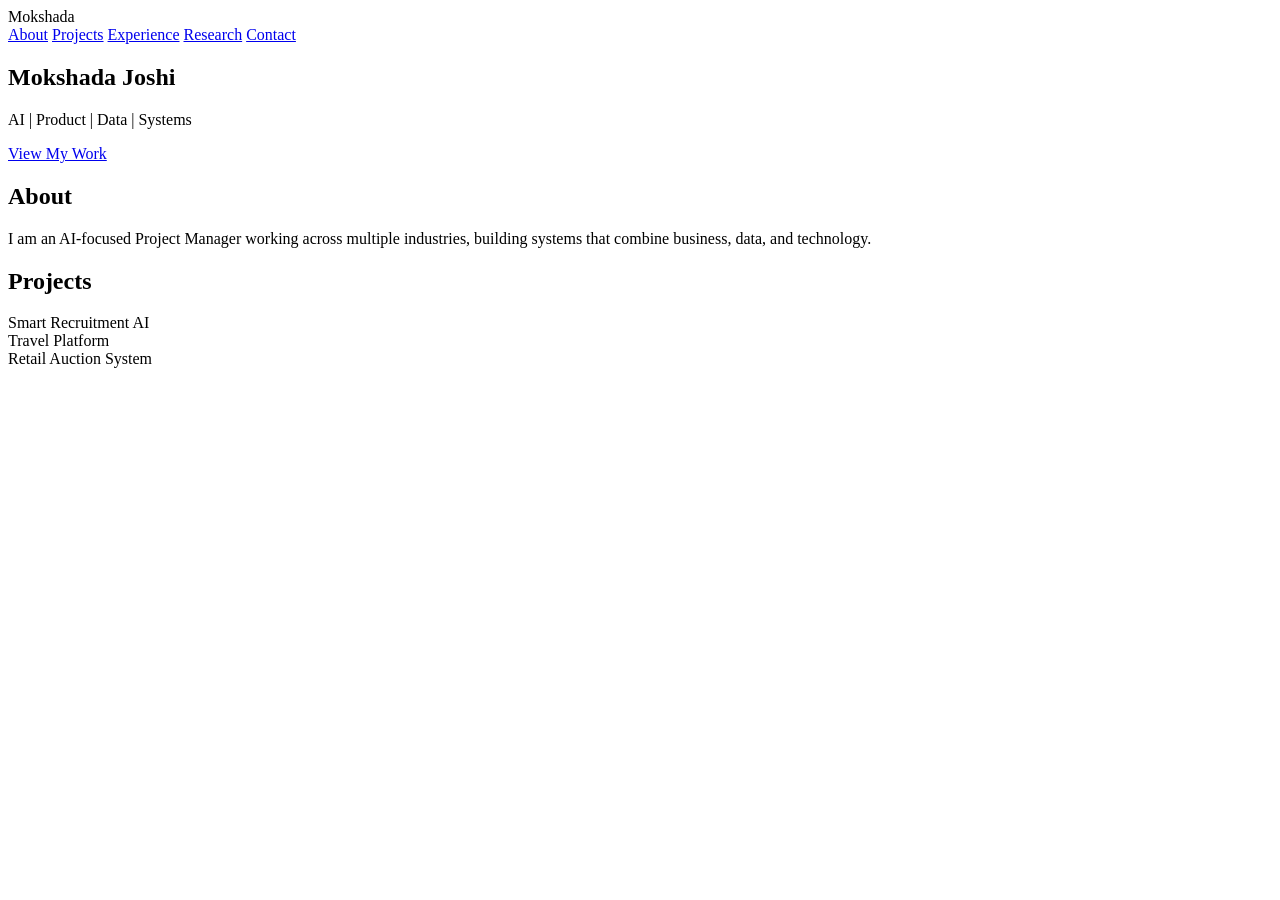
==== index.html @ caeaea81 "Add initial HTML structure for portfolio site" ====
<!DOCTYPE html>
<html>
<head>
  <title>Mokshada Joshi | Portfolio</title>
  <link rel="stylesheet" href="css/style.css">
</head>

<body>

<nav>
  <div>Mokshada</div>
  <div>
    <a href="about.html">About</a>
    <a href="projects.html">Projects</a>
    <a href="experience.html">Experience</a>
    <a href="research.html">Research</a>
    <a href="contact.html">Contact</a>
  </div>
</nav>

<section class="hero">
  <div>
    <h1>Mokshada Joshi</h1>
    <p>AI | Product | Data | Systems</p>
    <a href="projects.html" class="btn">View My Work</a>
  </div>
</section>

<section class="section fade-in">
  <h2>About</h2>
  <p>
    I am an AI-focused Project Manager working across multiple industries,
    building systems that combine business, data, and technology.
  </p>
</section>

<section class="section fade-in">
  <h2>Projects</h2>
  <div class="grid">
    <div class="card">Smart Recruitment AI</div>
    <div class="card">Travel Platform</div>
    <div class="card">Retail Auction System</div>
  </div>
</section>

<script src="js/script.js"></script>

</body>
</html>
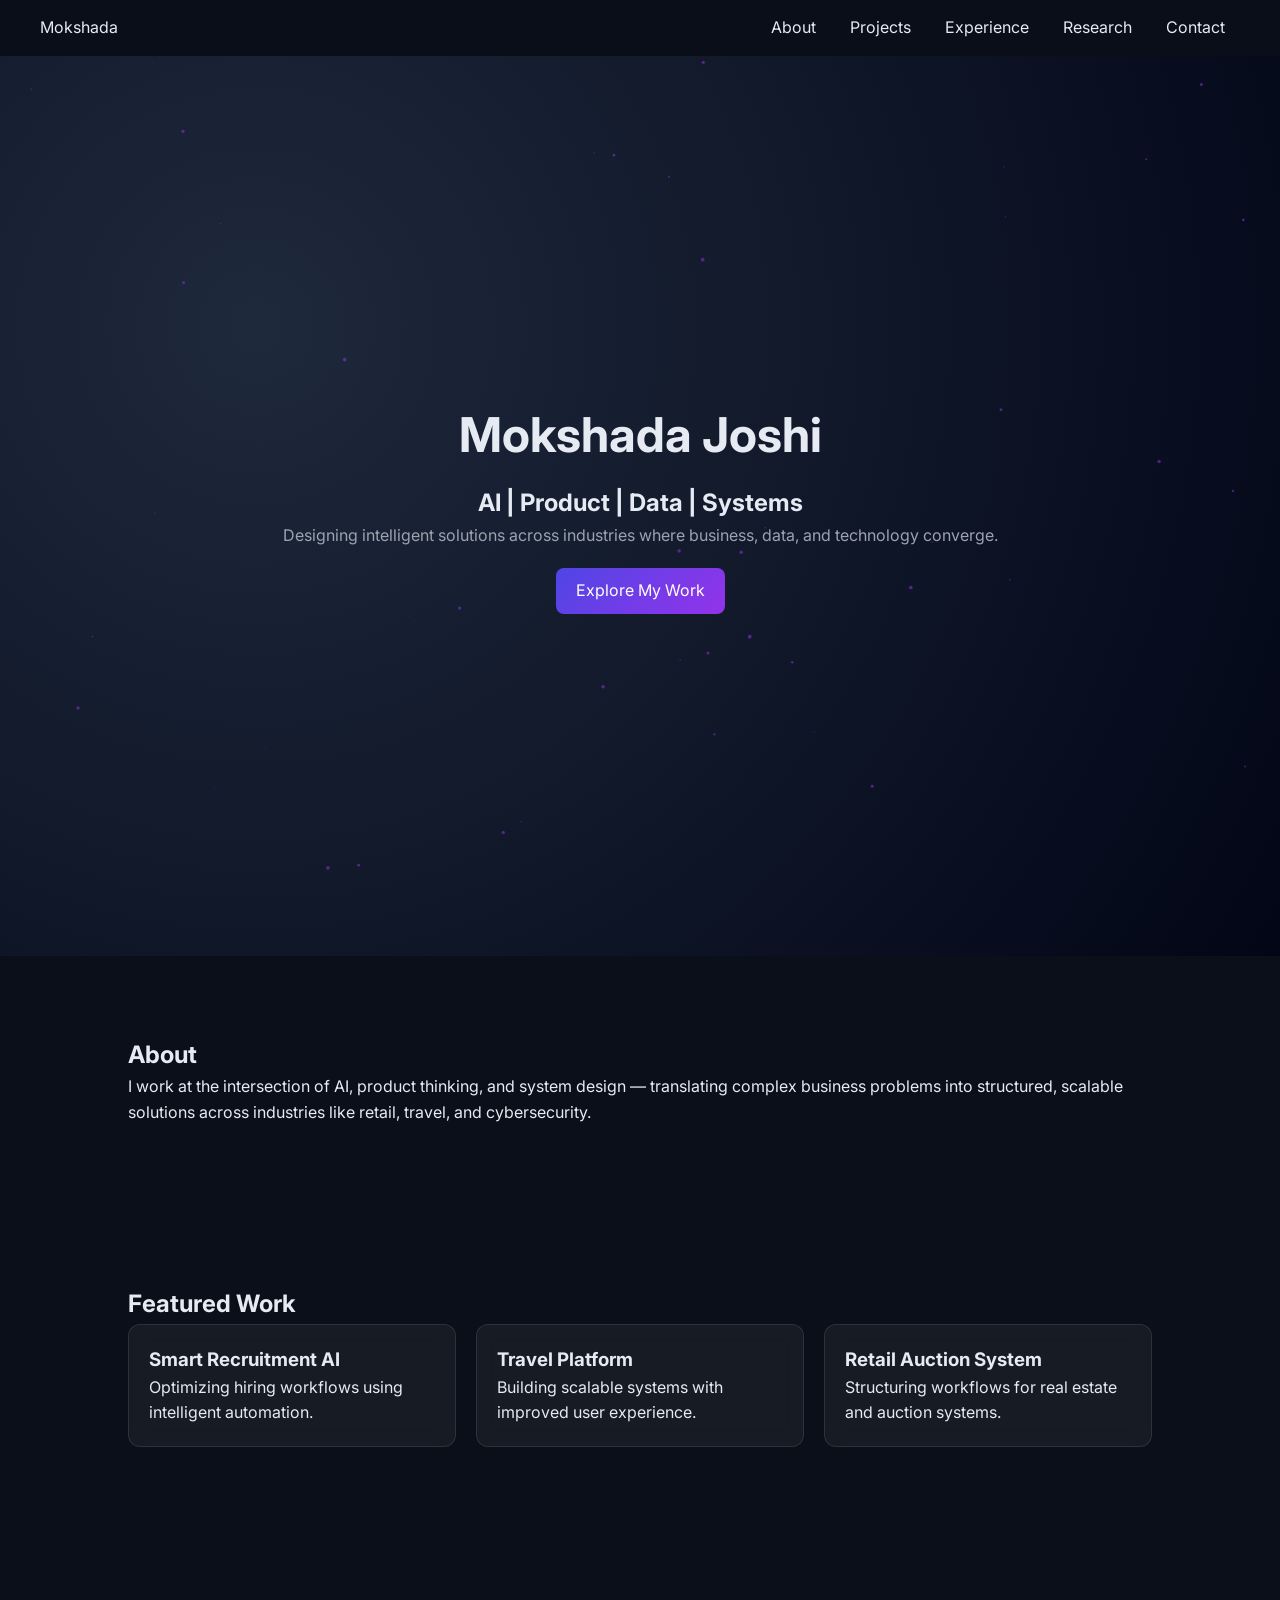
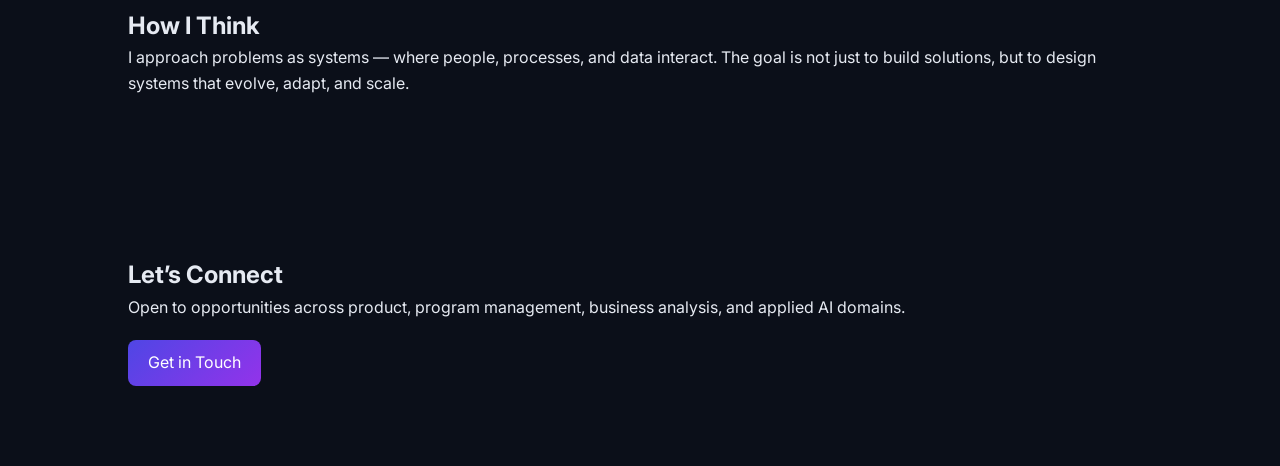
==== commit f0e543a6: "Update index.html" ====
--- a/index.html
+++ b/index.html
@@ -3,12 +3,13 @@
 <head>
   <title>Mokshada Joshi | Portfolio</title>
   <link rel="stylesheet" href="css/style.css">
+  <link href="https://fonts.googleapis.com/css2?family=Inter:wght@300;500;700&display=swap" rel="stylesheet">
 </head>
 
 <body>
 
 <nav>
-  <div>Mokshada</div>
+  <div class="logo">Mokshada</div>
   <div>
     <a href="about.html">About</a>
     <a href="projects.html">Projects</a>
@@ -18,29 +19,70 @@
   </div>
 </nav>
 
+<!-- HERO -->
 <section class="hero">
-  <div>
+  <div class="hero-content fade-in">
     <h1>Mokshada Joshi</h1>
-    <p>AI | Product | Data | Systems</p>
-    <a href="projects.html" class="btn">View My Work</a>
+    <h2>AI | Product | Data | Systems</h2>
+    <p>
+      Designing intelligent solutions across industries  
+      where business, data, and technology converge.
+    </p>
+    <a href="projects.html" class="btn">Explore My Work</a>
   </div>
 </section>
 
+<!-- ABOUT SNAPSHOT -->
 <section class="section fade-in">
   <h2>About</h2>
-  <p>
-    I am an AI-focused Project Manager working across multiple industries,
-    building systems that combine business, data, and technology.
+  <p class="section-text">
+    I work at the intersection of AI, product thinking, and system design — 
+    translating complex business problems into structured, scalable solutions 
+    across industries like retail, travel, and cybersecurity.
   </p>
 </section>
 
+<!-- PROJECTS -->
 <section class="section fade-in">
-  <h2>Projects</h2>
+  <h2>Featured Work</h2>
+
   <div class="grid">
-    <div class="card">Smart Recruitment AI</div>
-    <div class="card">Travel Platform</div>
-    <div class="card">Retail Auction System</div>
+
+    <div class="card">
+      <h3>Smart Recruitment AI</h3>
+      <p>Optimizing hiring workflows using intelligent automation.</p>
+    </div>
+
+    <div class="card">
+      <h3>Travel Platform</h3>
+      <p>Building scalable systems with improved user experience.</p>
+    </div>
+
+    <div class="card">
+      <h3>Retail Auction System</h3>
+      <p>Structuring workflows for real estate and auction systems.</p>
+    </div>
+
   </div>
+</section>
+
+<!-- SIGNATURE THINKING SECTION -->
+<section class="section thinking fade-in">
+  <h2>How I Think</h2>
+  <p>
+    I approach problems as systems — where people, processes, and data interact.  
+    The goal is not just to build solutions, but to design systems that evolve, adapt, and scale.
+  </p>
+</section>
+
+<!-- CONTACT -->
+<section class="section fade-in">
+  <h2>Let’s Connect</h2>
+  <p>
+    Open to opportunities across product, program management, business analysis, 
+    and applied AI domains.
+  </p>
+  <a href="contact.html" class="btn">Get in Touch</a>
 </section>
 
 <script src="js/script.js"></script>
--- a/css/style.css
+++ b/css/style.css
@@ -0,0 +1,114 @@
+/* RESET */
+* {
+  margin: 0;
+  padding: 0;
+  box-sizing: border-box;
+  font-family: 'Inter', sans-serif;
+}
+
+body {
+  background: #0B0F19;
+  color: #E6EAF2;
+  line-height: 1.6;
+}
+
+/* NAVBAR */
+nav {
+  position: sticky;
+  top: 0;
+  backdrop-filter: blur(10px);
+  background: rgba(11, 15, 25, 0.7);
+  padding: 15px 40px;
+  display: flex;
+  justify-content: space-between;
+  z-index: 1000;
+}
+
+nav a {
+  color: #E6EAF2;
+  text-decoration: none;
+  margin: 0 15px;
+  transition: 0.3s;
+}
+
+nav a:hover {
+  color: #9333EA;
+}
+
+/* HERO */
+.hero {
+  height: 100vh;
+  display: flex;
+  align-items: center;
+  justify-content: center;
+  text-align: center;
+  background: radial-gradient(circle at 20% 30%, #1e293b, #020617);
+  position: relative;
+  overflow: hidden;
+}
+
+.hero h1 {
+  font-size: 3rem;
+  margin-bottom: 10px;
+}
+
+.hero p {
+  color: #9CA3AF;
+}
+
+/* PARTICLES */
+canvas {
+  position: absolute;
+  top: 0;
+  left: 0;
+}
+
+/* SECTION */
+.section {
+  padding: 80px 10%;
+}
+
+/* GLASS CARDS */
+.card {
+  background: rgba(255, 255, 255, 0.05);
+  border: 1px solid rgba(255,255,255,0.1);
+  backdrop-filter: blur(10px);
+  padding: 20px;
+  border-radius: 12px;
+  transition: 0.3s;
+}
+
+.card:hover {
+  transform: translateY(-5px);
+  border-color: #9333EA;
+}
+
+/* GRID */
+.grid {
+  display: grid;
+  grid-template-columns: repeat(auto-fit, minmax(250px, 1fr));
+  gap: 20px;
+}
+
+/* BUTTON */
+.btn {
+  display: inline-block;
+  margin-top: 20px;
+  padding: 10px 20px;
+  background: linear-gradient(135deg, #4F46E5, #9333EA);
+  border-radius: 8px;
+  text-decoration: none;
+  color: white;
+}
+
+/* FADE ANIMATION */
+.fade-in {
+  opacity: 0;
+  transform: translateY(30px);
+  transition: 0.6s;
+}
+
+.fade-in.show {
+  opacity: 1;
+  transform: translateY(0);
+}
